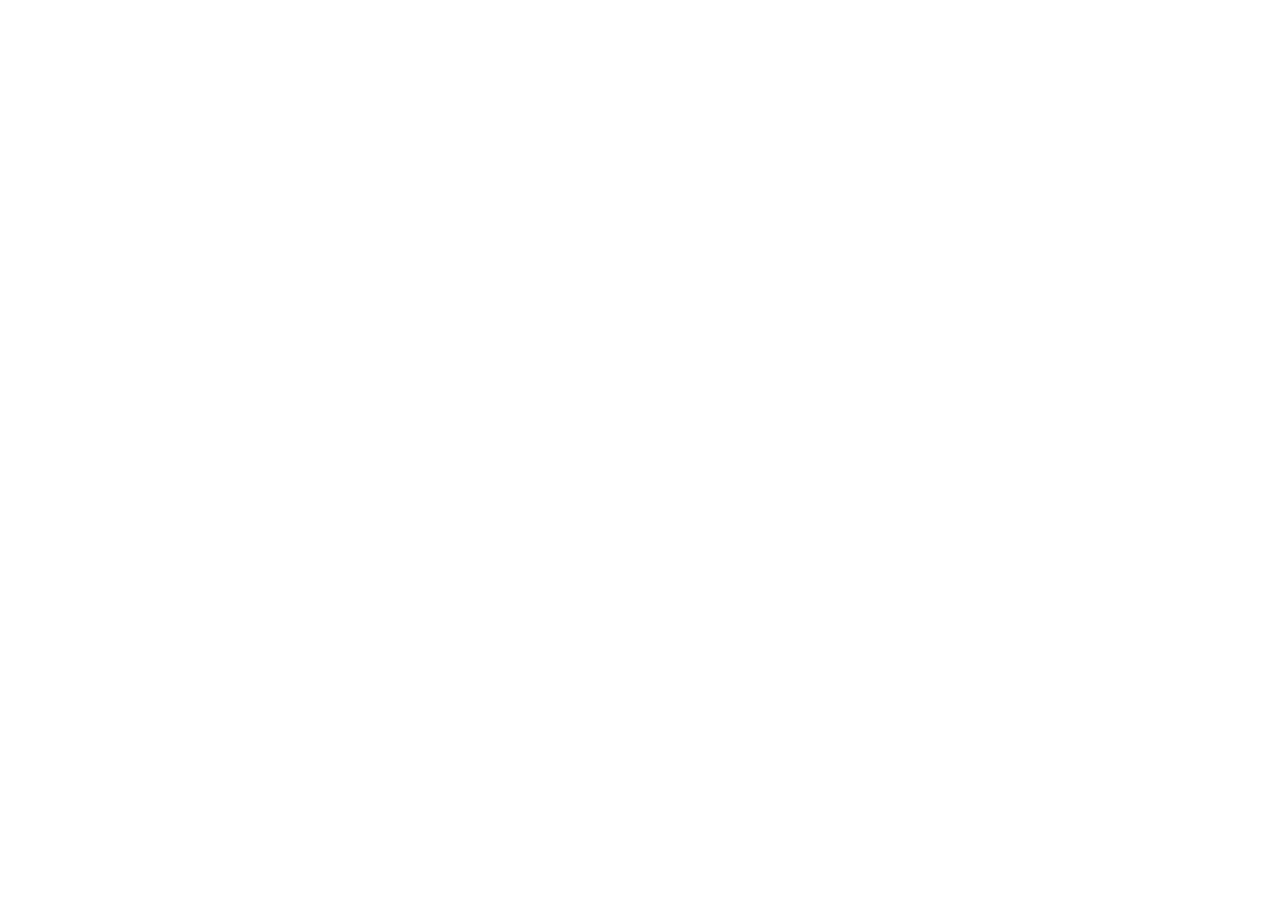
==== index.html @ 2ce8c7ad "q" ====
<!DOCTYPE html>
<html lang="ru" dir="ltr">
  <head>
    <meta charset="utf-8">
    <link rel="stylesheet" href="main.css">
    <title></title>
  </head>
  <body>
    <div class="box-1"></div>
    <div class="box-2"></div>
    <div class="box-3"></div>
    <div class="box-4"></div>
    <div class="box-5"></div>
    <div class="box-6"></div>
    <div class="box-7"></div>
    <div class="box-8"></div>
    <div class="box-9"></div>
    <div class="box-10"></div>
    <script src="animation.js"></script>
  </body>
</html>
---- main.css ----
.box-1 {

}
.box-2 {

}
.box-3 {

}
.box-4 {

}
.box-5 {

}
.box-6 {

}
.box-7 {

}
.box-8 {

}
.box-9 {

}
.box-10 {

}
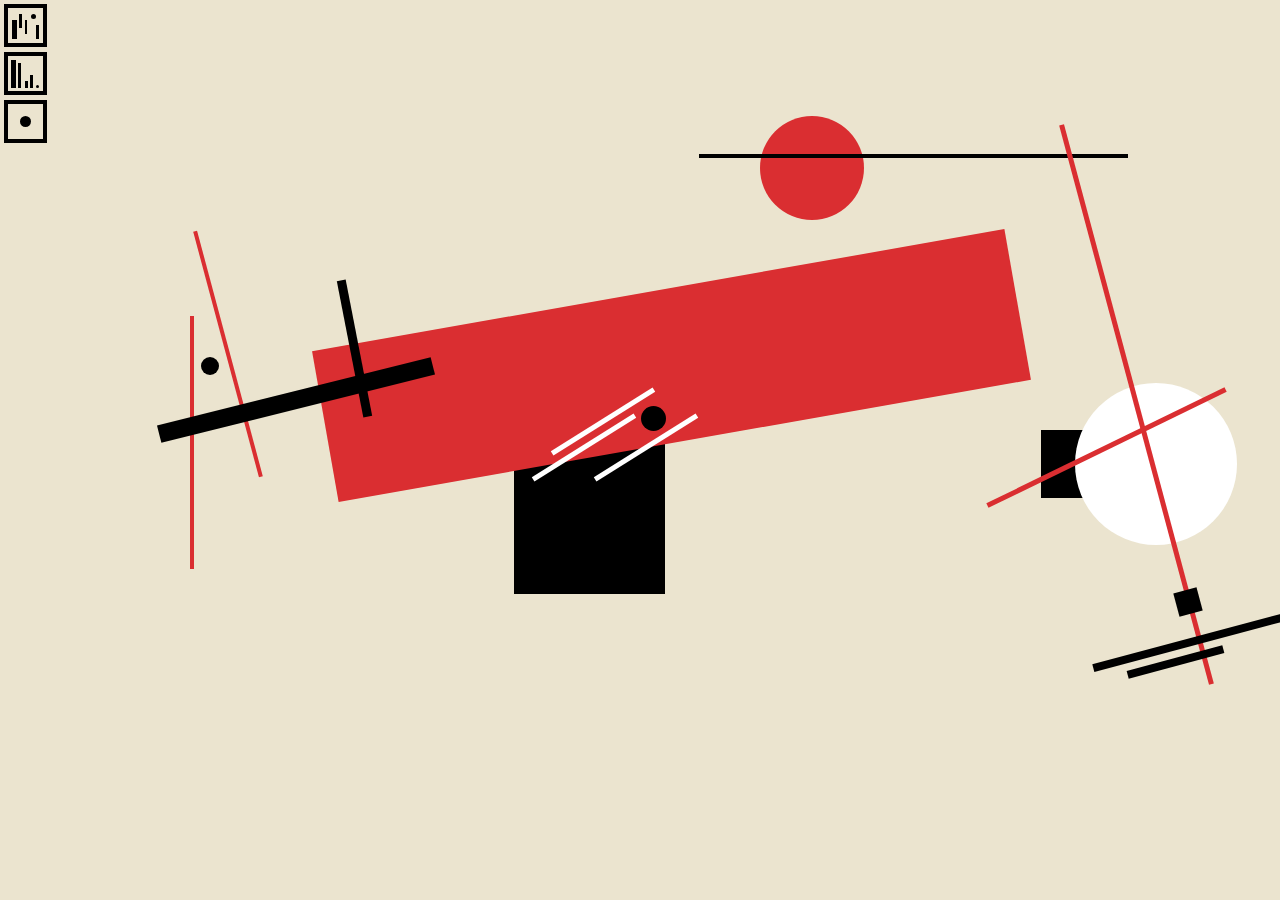
==== commit 181a72dc: "css fin" ====
--- a/index.html
+++ b/index.html
@@ -3,19 +3,38 @@
   <head>
     <meta charset="utf-8">
     <link rel="stylesheet" href="main.css">
+    <script src="anime.min.js"></script>
     <title></title>
   </head>
   <body>
-    <div class="box-1"></div>
-    <div class="box-2"></div>
-    <div class="box-3"></div>
-    <div class="box-4"></div>
-    <div class="box-5"></div>
-    <div class="box-6"></div>
-    <div class="box-7"></div>
-    <div class="box-8"></div>
-    <div class="box-9"></div>
+    <div class="btn01" id="htmlBox01"></div>
+    <div class="btn02" id="htmlBox02"></div>
+    <div class="btn03"></div>
+
+
+    <div class="box-01"></div>
+    <div class="box-02"></div>
+    <div class="box-03"></div>
+    <div class="box-04"></div>
+    <div class="box-05"></div>
+    <div class="box-06"></div>
+    <div class="box-07"></div>
+    <div class="box-08"></div>
+    <div class="box-09"></div>
     <div class="box-10"></div>
+    <div class="box-11"></div>
+    <div class="box-12"></div>
+    <div class="box-13"></div>
+    <div class="box-14"></div>
+    <div class="box-15"></div>
+    <div class="box-16"></div>
+    <div class="box-17"></div>
+    <div class="box-18"></div>
+    <div class="box-19"></div>
+    <div class="box-20"></div>
+    <div class="box-21"></div>
+
+
     <script src="animation.js"></script>
   </body>
 </html>
--- a/main.css
+++ b/main.css
@@ -1,30 +1,229 @@
-.box-1 {
-
-}
-.box-2 {
-
-}
-.box-3 {
-
-}
-.box-4 {
-
-}
-.box-5 {
-
-}
-.box-6 {
-
-}
-.box-7 {
-
-}
-.box-8 {
-
-}
-.box-9 {
-
+body {
+  background-color: #EBE4CF;
+  overflow: hidden;
+}
+
+.btn01 {
+  position: absolute;
+  margin: 4px;
+  width: 43px;
+  height: 43px;
+  left: 0px;
+  top: 0px;
+  background-image: url(img/play-01.svg);
+}
+
+.btn02 {
+  position: absolute;
+  margin: 4px;
+  width: 43px;
+  height: 43px;
+  left: 0px;
+  top: 48px;
+  background-image: url(img/play-02.svg);
+}
+.btn03 {
+  position: absolute;
+  margin: 4px;
+  width: 43px;
+  height: 43px;
+  left: 0px;
+  top: 96px;
+  background-image: url(img/play-03.svg);
+
+}
+
+.box-01 {
+  position: absolute;
+  width: 703px;
+  height: 153px;
+  left: 320px;
+  top: 289px;
+  background: #DA2E31;
+  transform: rotate(-10deg);
+  z-index: 2;
+
+}
+.box-02 {
+  position: absolute;
+  width: 162px;
+  height: 162px;
+  left: 1075px;
+  top: 383px;
+  border-radius: 100%;
+  background: #FFFFFF;
+}
+
+.box-03 {
+  position: absolute;
+  width: 4px;
+  height: 253px;
+  left: 190px;
+  top: 316px;
+  background: #DA2E31;
+}
+
+.box-04 {
+  position: absolute;
+  width: 4px;
+  height: 254px;
+  left: 226px;
+  top: 227px;
+  background: #DA2E31;
+  transform: rotate(165deg);
+}
+.box-05 {
+  position: absolute;
+  width: 18px;
+  height: 18px;
+  left: 201px;
+  top: 357px;
+  border-radius: 100%;
+  background: #000000;
+}
+.box-06 {
+  position: absolute;
+  width: 282px;
+  height: 18px;
+  left: 155px;
+  top: 391px;
+  background: #000000;
+  transform: rotate(166deg);
+  z-index: 2;
+
+}
+.box-07 {
+  position: absolute;
+  width: 151px;
+  height: 151px;
+  left: 514px;
+  top: 443px;
+  background: #000000;
+
+}
+.box-08 {
+  position: absolute;
+  width: 25px;
+  height: 25px;
+  left: 641px;
+  top: 406px;
+  border-radius: 100%;
+  background: #000000;
+  z-index: 2;
+}
+.box-09 {
+  position: absolute;
+  width: 120px;
+  height: 5px;
+  left: 543px;
+  top: 419px;
+  background: #FFFFFF;
+  transform: rotate(-32deg);
+  z-index: 2;
 }
 .box-10 {
-
-}
+  position: absolute;
+  width: 120px;
+  height: 5px;
+  left: 524px;
+  top: 445px;
+  background: #FFFFFF;
+  transform: rotate(-32deg);
+  z-index: 2;
+}
+
+.box-11 {
+  position: absolute;
+  width: 120px;
+  height: 5px;
+  left: 586px;
+  top: 445px;
+  background: #FFFFFF;
+  transform: rotate(-32deg);
+  z-index: 2;
+}
+.box-12 {
+  position: absolute;
+  width: 139px;
+  height: 9px;
+  left: 285px;
+  top: 344px;
+  background: #000000;
+  transform: rotate(79deg);
+  z-index: 2;
+}
+.box-13 {
+  position: absolute;
+  width: 104px;
+  height: 104px;
+  left: 760.11px;
+  top: 116px;
+border-radius: 100%;
+  background: #DA2E31;
+}
+.box-14 {
+  position: absolute;
+  width: 429px;
+  height: 4px;
+  left: 699.11px;
+  top: 154px;
+  background: #000000;
+}
+.box-15 {
+  position: absolute;
+  width: 5px;
+  height: 579px;
+  left: 1134px;
+  top: 115px;
+
+  background: #DA2E31;
+  transform: rotate(-15deg);
+}
+.box-16 {
+  position: absolute;
+  width: 5px;
+  height: 265px;
+  left: 1104px;
+  top: 315px;
+  background: #DA2E31;
+  transform: rotate(64deg);
+}
+.box-17 {
+  position: absolute;
+  width: 68px;
+  height: 68px;
+  left: 1041.11px;
+  top: 430px;
+  background: #000000;
+  z-index: -1;
+}
+.box-18 {
+  position: absolute;
+  width: 24px;
+  height: 24px;
+  left: 1176px;
+  top: 590px;
+  background: #000000;
+  transform: rotate(-15deg);
+}
+.box-19 {
+  position: absolute;
+  width: 195px;
+  height: 8px;
+  left: 1090px;
+  top: 639px;
+  background: #000000;
+  transform: rotate(-15deg);
+}
+.box-20 {
+  position: absolute;
+  width: 99px;
+  height: 8px;
+  left: 1126px;
+  top: 658px;
+  background: #000000;
+  transform: rotate(-15deg);
+}
+.box-21 {
+
+}
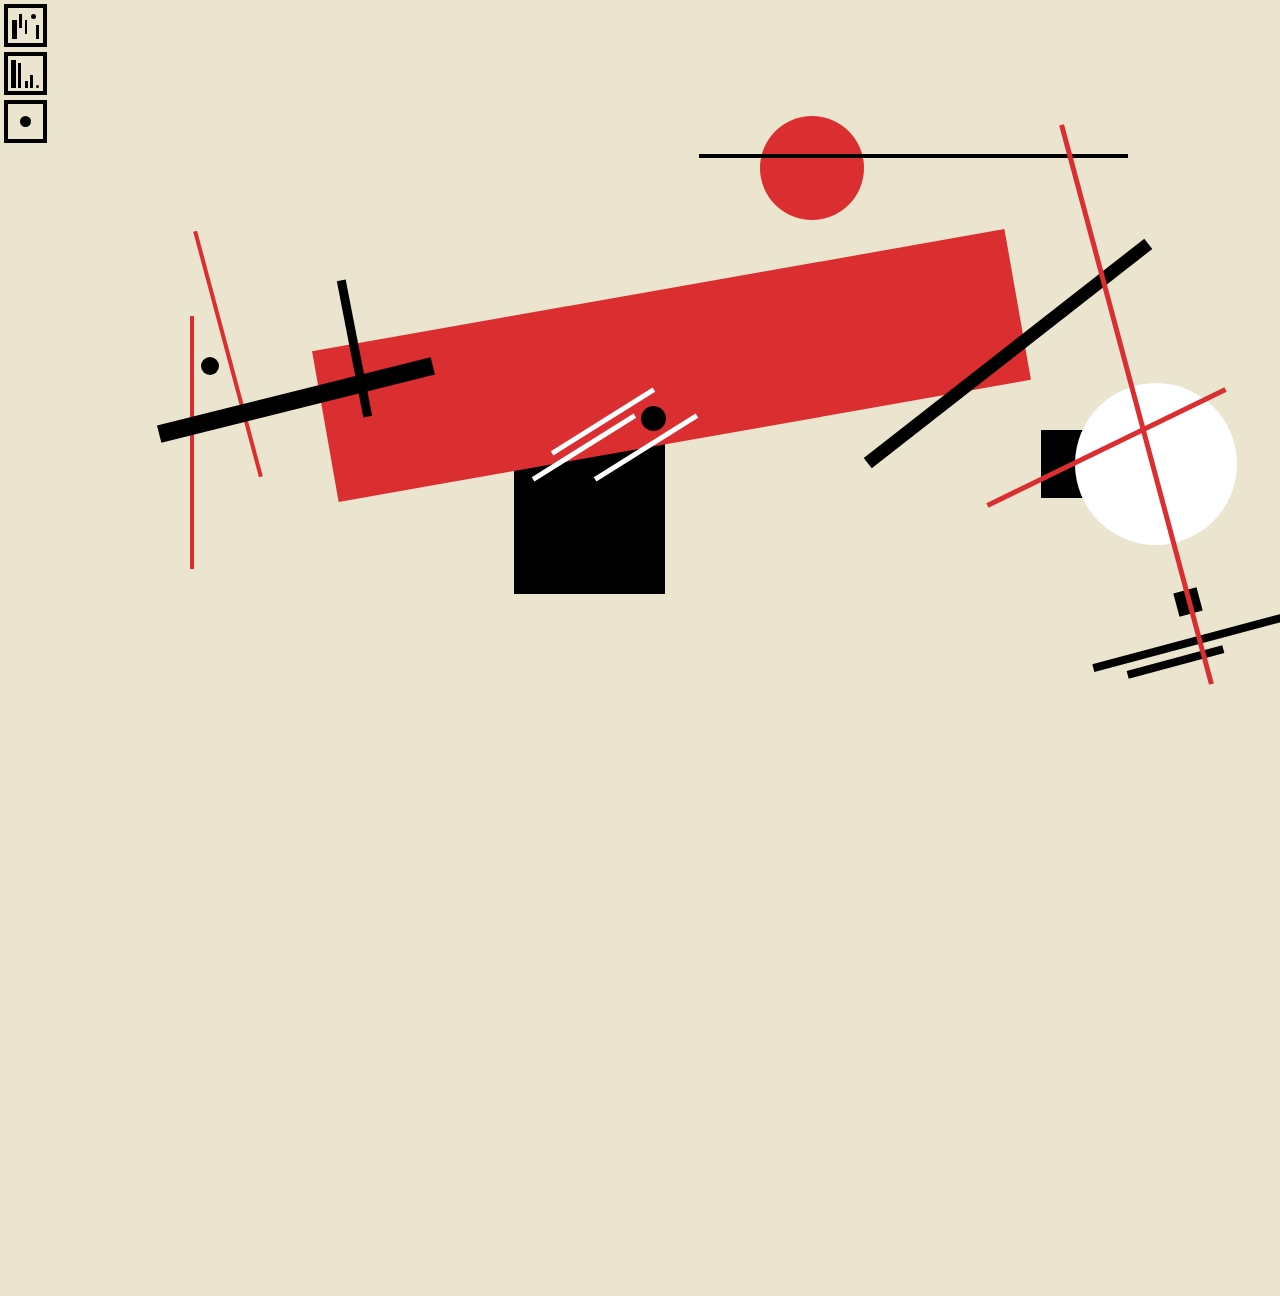
==== commit 80a3e79a: "q" ====
--- a/index.html
+++ b/index.html
@@ -9,9 +9,9 @@
   <body>
     <div class="btn01" id="htmlBox01"></div>
     <div class="btn02" id="htmlBox02"></div>
-    <div class="btn03"></div>
+    <div class="btn03" id="htmlBox03"></div>
 
-
+  <div id="warp">
     <div class="box-01"></div>
     <div class="box-02"></div>
     <div class="box-03"></div>
@@ -33,8 +33,10 @@
     <div class="box-19"></div>
     <div class="box-20"></div>
     <div class="box-21"></div>
+  </div>
+    <!-- <img src="img/back2.png" class="bgimg"> -->
 
-
+    <script src="ScrollMagic.min.js"></script>
     <script src="animation.js"></script>
   </body>
 </html>
--- a/main.css
+++ b/main.css
@@ -1,6 +1,18 @@
 body {
   background-color: #EBE4CF;
-  overflow: hidden;
+  /* overflow: hidden; */
+}
+
+.bgimg {
+  margin-top: -24px;
+  width: 100vw;
+  /* opacity: 20%; */
+
+}
+
+#warp {
+  height: 100vw;
+  width: 100vh;
 }
 
 .btn01 {
@@ -33,6 +45,7 @@
 
 }
 
+
 .box-01 {
   position: absolute;
   width: 703px;
@@ -42,6 +55,7 @@
   background: #DA2E31;
   transform: rotate(-10deg);
   z-index: 2;
+  transform-origin: center;
 
 }
 .box-02 {
@@ -52,6 +66,7 @@
   top: 383px;
   border-radius: 100%;
   background: #FFFFFF;
+  z-index: 2;
 }
 
 .box-03 {
@@ -160,6 +175,7 @@
   top: 116px;
 border-radius: 100%;
   background: #DA2E31;
+  z-index: 0;
 }
 .box-14 {
   position: absolute;
@@ -168,6 +184,8 @@
   left: 699.11px;
   top: 154px;
   background: #000000;
+  z-index: 1;
+
 }
 .box-15 {
   position: absolute;
@@ -178,6 +196,7 @@
 
   background: #DA2E31;
   transform: rotate(-15deg);
+  z-index: 3;
 }
 .box-16 {
   position: absolute;
@@ -187,6 +206,7 @@
   top: 315px;
   background: #DA2E31;
   transform: rotate(64deg);
+  z-index: 3;
 }
 .box-17 {
   position: absolute;
@@ -195,7 +215,7 @@
   left: 1041.11px;
   top: 430px;
   background: #000000;
-  z-index: -1;
+  z-index: 1;
 }
 .box-18 {
   position: absolute;
@@ -225,5 +245,12 @@
   transform: rotate(-15deg);
 }
 .box-21 {
-
-}
+  position: absolute;
+  width: 356px;
+  height: 13px;
+  left: 830px;
+  top: 347px;
+  background: #000000;
+  z-index: 2;
+  transform: rotate(-38deg);
+}
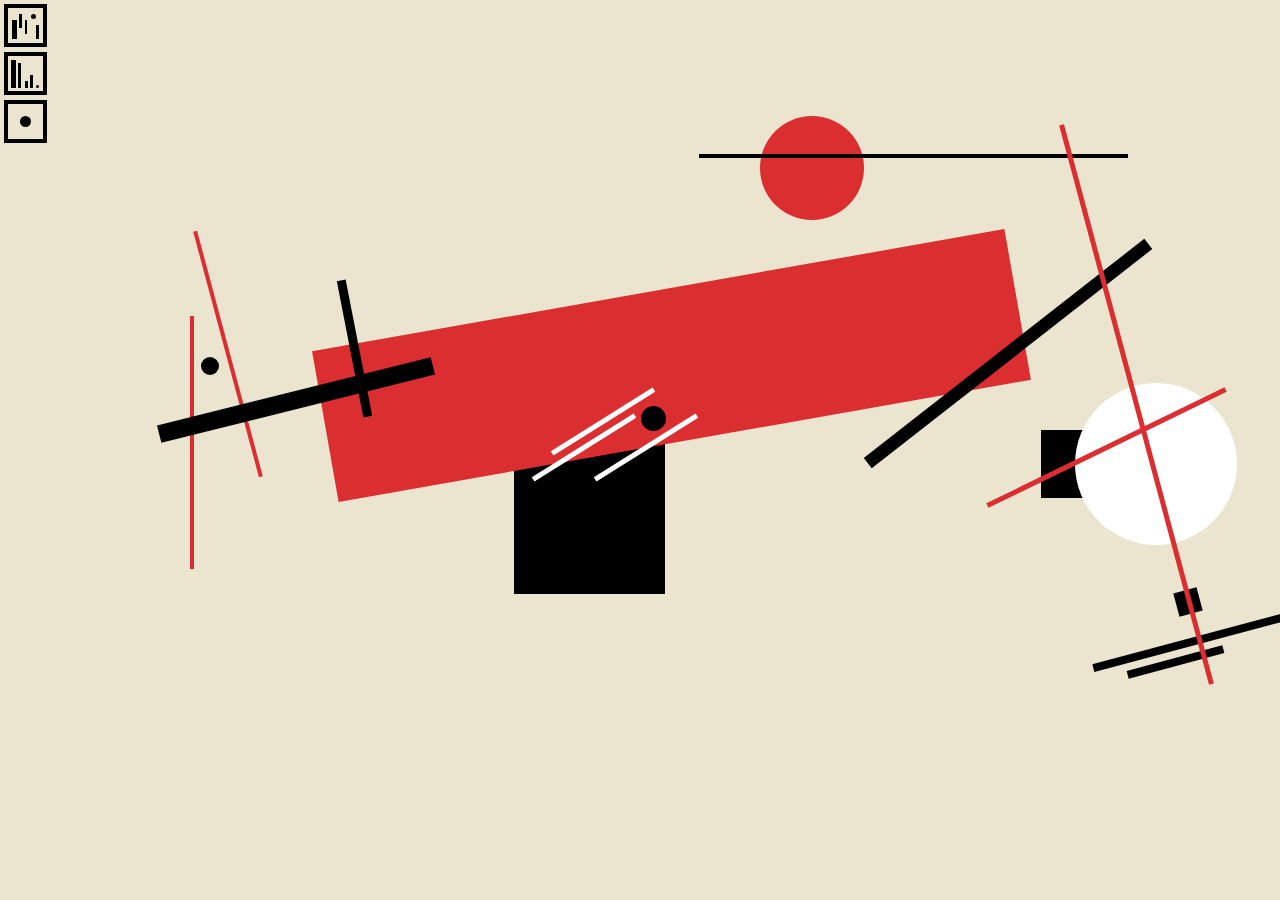
==== commit d57b2942: "q" ====
--- a/index.html
+++ b/index.html
@@ -11,7 +11,7 @@
     <div class="btn02" id="htmlBox02"></div>
     <div class="btn03" id="htmlBox03"></div>
 
-  <div id="warp">
+  <div class="warp">
     <div class="box-01"></div>
     <div class="box-02"></div>
     <div class="box-03"></div>
